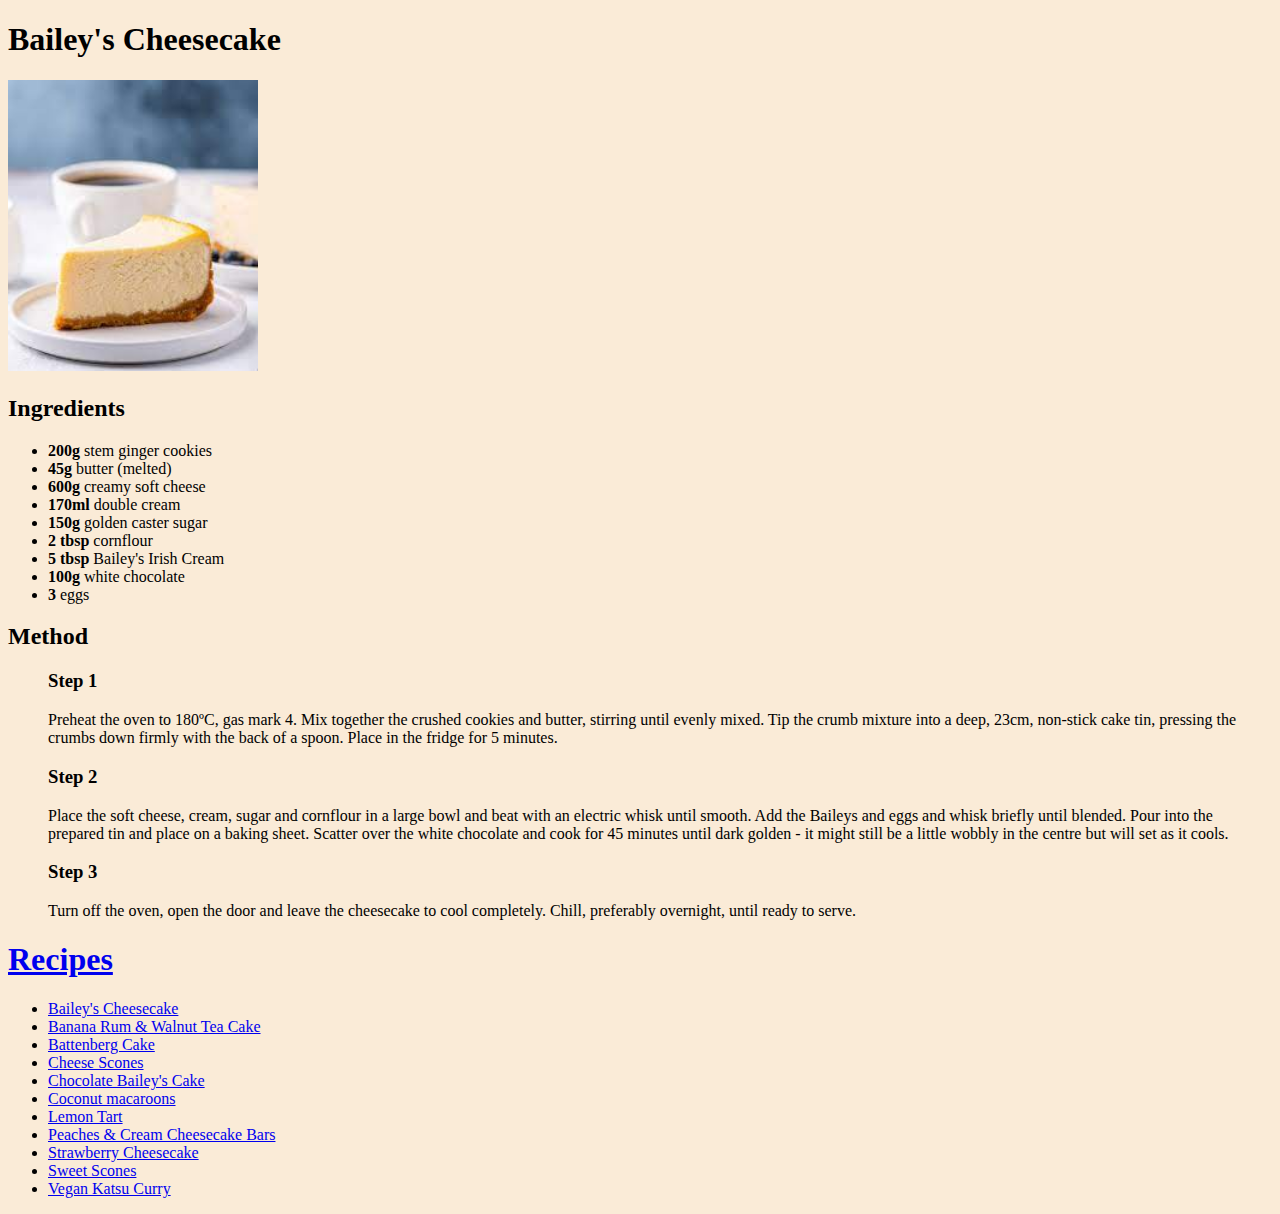
==== recipes/baileys-cheesecake.html @ 2981174a "Added new recipes and circular links" ====
<!DOCTYPE html>
    <html lang="en">
            <head>
                    <meta charset="utf-8">
                    <title>Recipes | Bailey's Cheesecake</title>
                    <link rel="stylesheet" href="../style.css">
            </head>

            <body>
                    <h1>Bailey's Cheesecake</h1>
                    <img src="../images/baileys-cheesecake.jpeg" alt="Bailey's Cheesecake">

                    <h2>Ingredients</h2>
                        <ul>
                                <li><strong>200g</strong> stem ginger cookies</li>
                                <li><strong>45g</strong> butter (melted)</li>
                                <li><strong>600g</strong> creamy soft cheese</li>
                                <li><strong>170ml</strong> double cream</li>
                                <li><strong>150g</strong> golden caster sugar</li>
                                <li><strong>2 tbsp</strong> cornflour</li>
                                <li><strong>5 tbsp</strong> Bailey's Irish Cream</li>
                                <li><strong>100g</strong> white chocolate</li>
                                <li><strong>3</strong> eggs</li>
                        </ul>

                    <h2>Method</h2>
                        <ol>
                                <li><h3>Step 1</h3></li>
                                Preheat the oven to 180ºC, gas mark 4. Mix together the crushed cookies and butter, stirring until evenly mixed. Tip the crumb mixture into a deep, 23cm, non-stick cake tin, pressing the crumbs down firmly with the back of a spoon. Place in the fridge for 5 minutes.
                                <li><h3>Step 2</h3></li>
                                Place the soft cheese, cream, sugar and cornflour in a large bowl and beat with an electric whisk until smooth. Add the Baileys and eggs and whisk briefly until blended. Pour into the prepared tin and place on a baking sheet. Scatter over the white chocolate and cook for 45 minutes until dark golden - it might still be a little wobbly in the centre but will set as it cools.
                                <li><h3>Step 3</h3></li>
                                Turn off the oven, open the door and leave the cheesecake to cool completely. Chill, preferably overnight, until ready to serve.
                        </ol>
                    
                    <h1><a href="../index.html">Recipes</a></h1>
                    <ul>
                        <li><a href="./baileys-cheesecake.html">Bailey's Cheesecake</a></li>
                        <li><a href="./banana-rum-tea-cake.html">Banana Rum & Walnut Tea Cake</a></li>
                        <li><a href="./battenberg-cake.html">Battenberg Cake</a></li>
                        <li><a href="./cheese-scones.html">Cheese Scones</a></li>
                        <li><a href="./chocolate-baileys-cake.html">Chocolate Bailey's Cake</li>
                        <li><a href="./coconut-macaroons.html">Coconut macaroons</li>
                        <li><a href="./lemon-tart.html">Lemon Tart</a></li>
                        <li><a href="./peaches-cheesecake-bar.html">Peaches & Cream Cheesecake Bars</a></li>
                        <li><a href="./strawberry-cheesecake-loaf.html">Strawberry Cheesecake</a></li>
                        <li><a href="./recipes/sweet-scones.html">Sweet Scones</a></li>  
                        <li><a href="./recipes/vegan-katsu-curry.html">Vegan Katsu Curry</a></li>  
                    </ul>
            </body>
    </html>
---- style.css ----
* {
    background-color: antiquewhite;
}

img {
        height: auto;
        width: 250px;
}

ol {
        list-style: none;
}
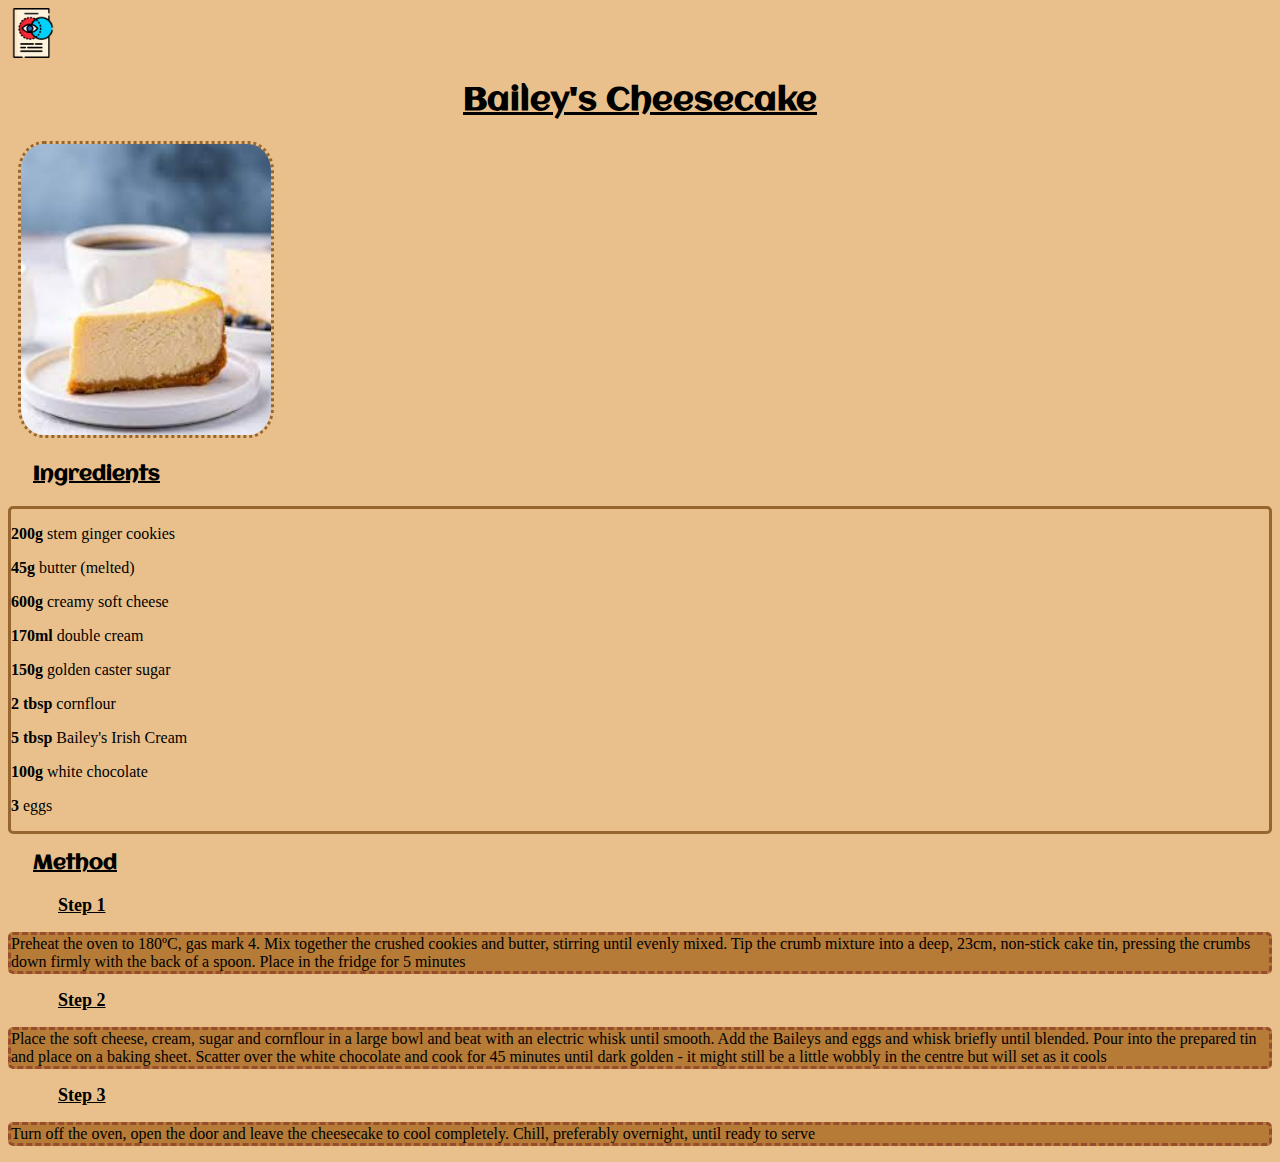
==== commit 059c6b0d: "Improved style.css" ====
--- a/recipes/baileys-cheesecake.html
+++ b/recipes/baileys-cheesecake.html
@@ -1,51 +1,38 @@
 <!DOCTYPE html>
     <html lang="en">
             <head>
+                    <link rel="stylesheet" href='https://fonts.googleapis.com/css?family=Aclonica'>
                     <meta charset="utf-8">
                     <title>Recipes | Bailey's Cheesecake</title>
                     <link rel="stylesheet" href="../style.css">
             </head>
 
             <body>
-                    <h1>Bailey's Cheesecake</h1>
-                    <img src="../images/baileys-cheesecake.jpeg" alt="Bailey's Cheesecake">
+                    <div class="icon"><a href="../index.html"><img src="../images/icon.png" width=50px alt="Icon"></a></div>
+                    <h1><div class="title">Bailey's Cheesecake</div></h1>
+                    <div class="recipe recipe-card"><img src="../images/baileys-cheesecake.jpeg" alt="Bailey's Cheesecake"></div>
 
-                    <h2>Ingredients</h2>
-                        <ul>
-                                <li><strong>200g</strong> stem ginger cookies</li>
-                                <li><strong>45g</strong> butter (melted)</li>
-                                <li><strong>600g</strong> creamy soft cheese</li>
-                                <li><strong>170ml</strong> double cream</li>
-                                <li><strong>150g</strong> golden caster sugar</li>
-                                <li><strong>2 tbsp</strong> cornflour</li>
-                                <li><strong>5 tbsp</strong> Bailey's Irish Cream</li>
-                                <li><strong>100g</strong> white chocolate</li>
-                                <li><strong>3</strong> eggs</li>
-                        </ul>
+                    <h2><div class="ingredients-title">Ingredients</div></h2>
+                        <div class="ingredients-list">
+                                <p><strong>200g</strong> stem ginger cookies </p>
+                                <p><strong>45g</strong> butter (melted)</p>
+                                <p><strong>600g</strong> creamy soft cheese</p>
+                                <p><strong>170ml</strong> double cream</p>
+                                <p><strong>150g</strong> golden caster sugar</p>
+                                <p><strong>2 tbsp</strong> cornflour</p>
+                                <p><strong>5 tbsp</strong> Bailey's Irish Cream</p>
+                                <p><strong>100g</strong> white chocolate</p>
+                                <p><strong>3</strong> eggs</p>
+                        </div>
 
-                    <h2>Method</h2>
-                        <ol>
-                                <li><h3>Step 1</h3></li>
-                                Preheat the oven to 180ºC, gas mark 4. Mix together the crushed cookies and butter, stirring until evenly mixed. Tip the crumb mixture into a deep, 23cm, non-stick cake tin, pressing the crumbs down firmly with the back of a spoon. Place in the fridge for 5 minutes.
-                                <li><h3>Step 2</h3></li>
-                                Place the soft cheese, cream, sugar and cornflour in a large bowl and beat with an electric whisk until smooth. Add the Baileys and eggs and whisk briefly until blended. Pour into the prepared tin and place on a baking sheet. Scatter over the white chocolate and cook for 45 minutes until dark golden - it might still be a little wobbly in the centre but will set as it cools.
-                                <li><h3>Step 3</h3></li>
-                                Turn off the oven, open the door and leave the cheesecake to cool completely. Chill, preferably overnight, until ready to serve.
-                        </ol>
-                    
-                    <h1><a href="../index.html">Recipes</a></h1>
-                    <ul>
-                        <li><a href="./baileys-cheesecake.html">Bailey's Cheesecake</a></li>
-                        <li><a href="./banana-rum-tea-cake.html">Banana Rum & Walnut Tea Cake</a></li>
-                        <li><a href="./battenberg-cake.html">Battenberg Cake</a></li>
-                        <li><a href="./cheese-scones.html">Cheese Scones</a></li>
-                        <li><a href="./chocolate-baileys-cake.html">Chocolate Bailey's Cake</li>
-                        <li><a href="./coconut-macaroons.html">Coconut macaroons</li>
-                        <li><a href="./lemon-tart.html">Lemon Tart</a></li>
-                        <li><a href="./peaches-cheesecake-bar.html">Peaches & Cream Cheesecake Bars</a></li>
-                        <li><a href="./strawberry-cheesecake-loaf.html">Strawberry Cheesecake</a></li>
-                        <li><a href="./recipes/sweet-scones.html">Sweet Scones</a></li>  
-                        <li><a href="./recipes/vegan-katsu-curry.html">Vegan Katsu Curry</a></li>  
-                    </ul>
+                    <h2><div class="method-title">Method</div></h2>
+                        <div class="method-list">
+                                <p><div class="method-header">Step 1</div></p>
+                                <div class="method-step"> Preheat the oven to 180ºC, gas mark 4. Mix together the crushed cookies and butter, stirring until evenly mixed. Tip the crumb mixture into a deep, 23cm, non-stick cake tin, pressing the crumbs down firmly with the back of a spoon. Place in the fridge for 5 minutes</div>
+                                <p><div class="method-header">Step 2</div></p>
+                                <div class="method-step">Place the soft cheese, cream, sugar and cornflour in a large bowl and beat with an electric whisk until smooth. Add the Baileys and eggs and whisk briefly until blended. Pour into the prepared tin and place on a baking sheet. Scatter over the white chocolate and cook for 45 minutes until dark golden - it might still be a little wobbly in the centre but will set as it cools</div>
+                                <p><div class="method-header">Step 3</div></p>
+                                <div class="method-step">Turn off the oven, open the door and leave the cheesecake to cool completely. Chill, preferably overnight, until ready to serve</div>
+                        </p></div>
             </body>
     </html>--- a/style.css
+++ b/style.css
@@ -1,12 +1,75 @@
 * {
-    background-color: antiquewhite;
+    background-color: rgb(233, 192, 139); 
 }
 
-img {
+h1 {
+        text-decoration: underline;
+        text-align: center;
+        font-family: 'Aclonica';
+}
+
+.ingredients-title,
+.method-title {
+        text-decoration: underline;
+        font-family: 'Aclonica'; 
+        font-size: 20px;   
+        text-indent: 25px; 
+}
+
+.recipe-card img {
+        border-radius: 10%;
         height: auto;
         width: 250px;
+        border-color: #97662e;
+        border-style: dotted;
 }
 
-ol {
-        list-style: none;
-}+.recipe-card {  
+        border-color: #97662e;
+        border-radius: 5%;
+        padding-left: 5px;
+        padding-right: 5px;
+        margin: 5px;
+        font-size: 18px;
+        font-family: 'Aclonica';
+}
+
+.home.recipe-card {
+        float: left;
+        text-align: center;
+        border-style: solid;
+}
+
+.recipe.recipe-card {
+        text-align: left;
+}
+
+.icon {
+        border-style: none;
+        width: 50px;
+}
+
+.method-step {
+        background: #b67b37;
+        border-radius: 5px;
+        border: #974c2e;  
+        border-style: dashed;
+}
+
+.ingredients-header,
+.method-header {
+        font-weight: bold;
+        text-decoration: underline; 
+        font-size: 18px; 
+        text-indent: 50px;
+}
+
+.ingredients-header {
+        font-family: 'Aclonica'; 
+}
+
+.ingredients-list {
+        border-color: #97662e;
+        border-style: solid;
+        border-radius: 5px;
+}
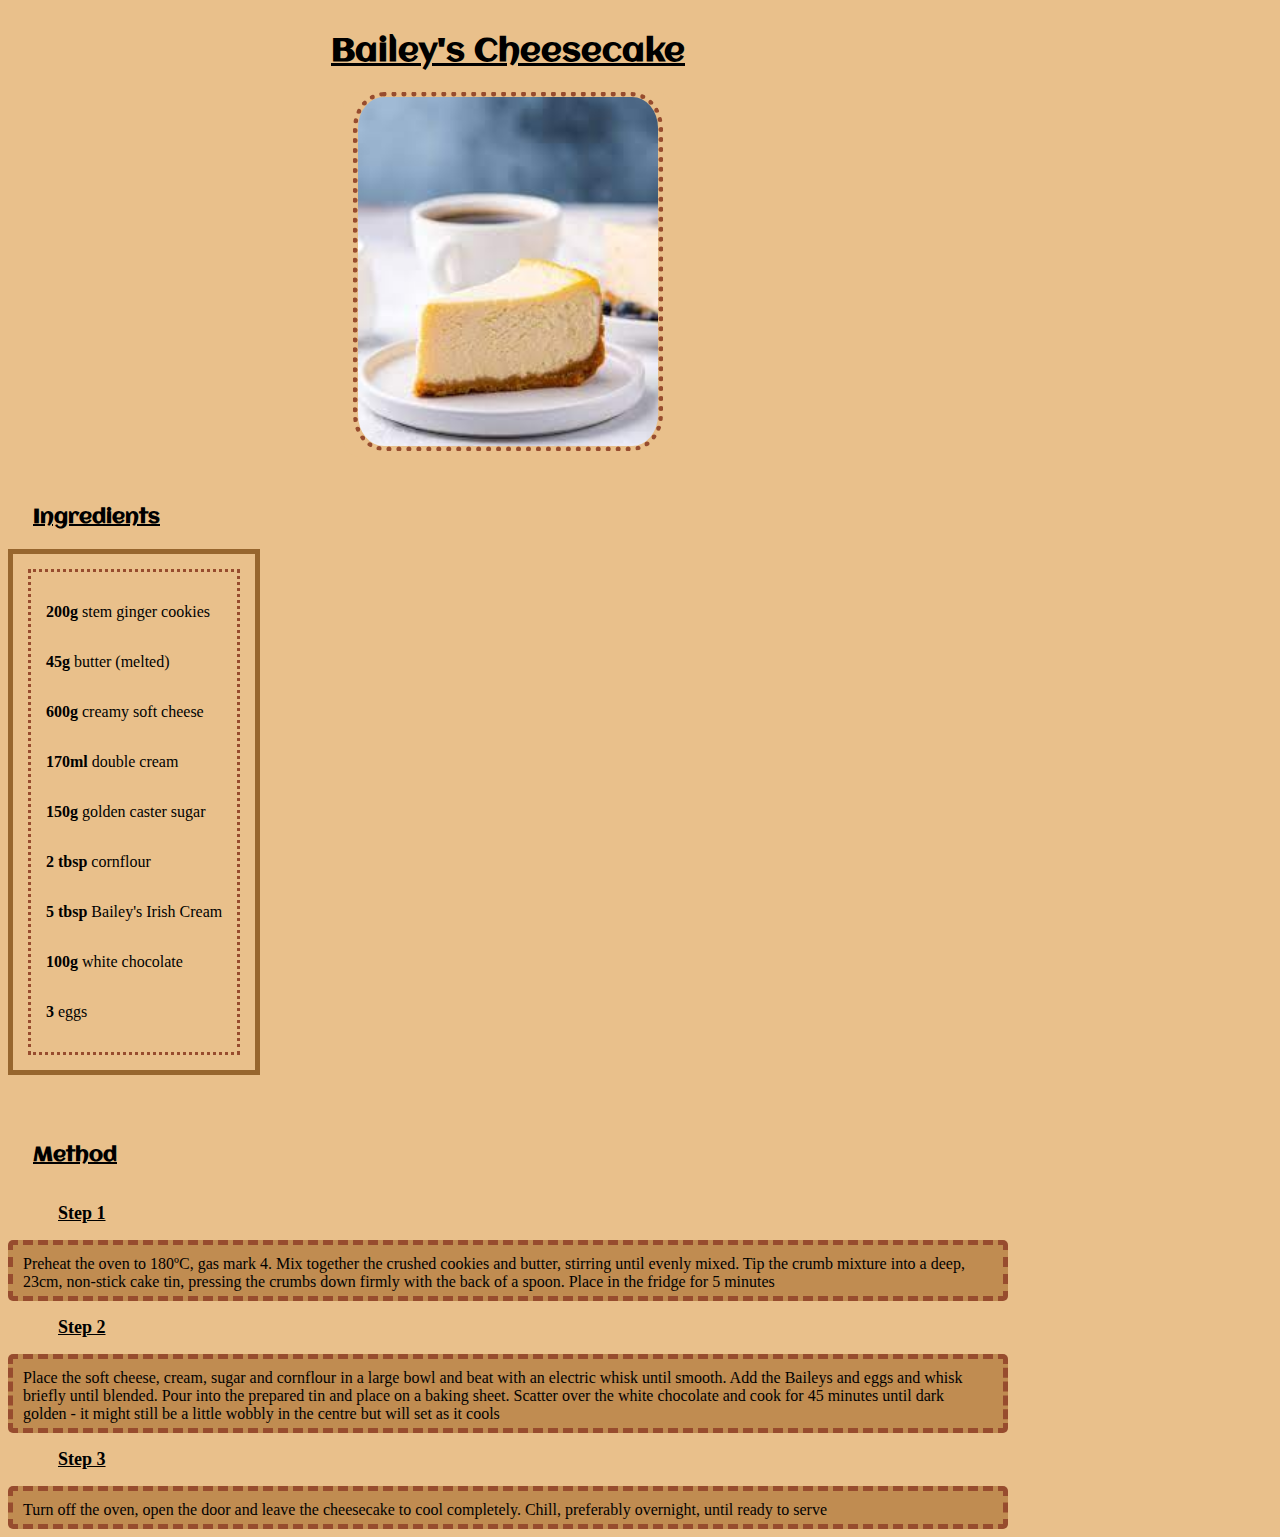
==== commit 6b47ed01: "Adding flex to recipes and adding notes" ====
--- a/recipes/baileys-cheesecake.html
+++ b/recipes/baileys-cheesecake.html
@@ -1,38 +1,53 @@
 <!DOCTYPE html>
-    <html lang="en">
+        <html lang="en">
+
             <head>
-                    <link rel="stylesheet" href='https://fonts.googleapis.com/css?family=Aclonica'>
-                    <meta charset="utf-8">
-                    <title>Recipes | Bailey's Cheesecake</title>
-                    <link rel="stylesheet" href="../style.css">
+                <meta charset="utf-8">
+                <title>Recipes | Bailey's Cheesecake</title>
+                <link rel="stylesheet" href='https://fonts.googleapis.com/css?family=Aclonica'>
+                <link rel="stylesheet" href="../style.css">
             </head>
 
             <body>
-                    <div class="icon"><a href="../index.html"><img src="../images/icon.png" width=50px alt="Icon"></a></div>
-                    <h1><div class="title">Bailey's Cheesecake</div></h1>
-                    <div class="recipe recipe-card"><img src="../images/baileys-cheesecake.jpeg" alt="Bailey's Cheesecake"></div>
-
-                    <h2><div class="ingredients-title">Ingredients</div></h2>
-                        <div class="ingredients-list">
-                                <p><strong>200g</strong> stem ginger cookies </p>
-                                <p><strong>45g</strong> butter (melted)</p>
-                                <p><strong>600g</strong> creamy soft cheese</p>
-                                <p><strong>170ml</strong> double cream</p>
-                                <p><strong>150g</strong> golden caster sugar</p>
-                                <p><strong>2 tbsp</strong> cornflour</p>
-                                <p><strong>5 tbsp</strong> Bailey's Irish Cream</p>
-                                <p><strong>100g</strong> white chocolate</p>
-                                <p><strong>3</strong> eggs</p>
+        <!--Top Section-->       
+                    <div class="top">
+                        <a href="../index.html">
+                                <h1><div class="title">Bailey's Cheesecake</div></h1>
+                        </a>
+                        <div class="recipe recipe-card">
+                                <img src="../images/baileys-cheesecake.jpeg" alt="Bailey's Cheesecake">
                         </div>
-
-                    <h2><div class="method-title">Method</div></h2>
-                        <div class="method-list">
-                                <p><div class="method-header">Step 1</div></p>
-                                <div class="method-step"> Preheat the oven to 180ºC, gas mark 4. Mix together the crushed cookies and butter, stirring until evenly mixed. Tip the crumb mixture into a deep, 23cm, non-stick cake tin, pressing the crumbs down firmly with the back of a spoon. Place in the fridge for 5 minutes</div>
-                                <p><div class="method-header">Step 2</div></p>
-                                <div class="method-step">Place the soft cheese, cream, sugar and cornflour in a large bowl and beat with an electric whisk until smooth. Add the Baileys and eggs and whisk briefly until blended. Pour into the prepared tin and place on a baking sheet. Scatter over the white chocolate and cook for 45 minutes until dark golden - it might still be a little wobbly in the centre but will set as it cools</div>
-                                <p><div class="method-header">Step 3</div></p>
-                                <div class="method-step">Turn off the oven, open the door and leave the cheesecake to cool completely. Chill, preferably overnight, until ready to serve</div>
-                        </p></div>
+                    </div>
+        <!--Ingredients Section-->
+                        <h2>
+                                <div class="ingredients-title">Ingredients</div>
+                        </h2>
+                        <div class="ingredients">
+                                <div class="ingredients-header">                        
+                                        <p><strong>200g</strong> stem ginger cookies </p>
+                                        <p><strong>45g</strong> butter (melted)</p>
+                                        <p><strong>600g</strong> creamy soft cheese</p>
+                                        <p><strong>170ml</strong> double cream</p>
+                                        <p><strong>150g</strong> golden caster sugar</p>
+                                        <p><strong>2 tbsp</strong> cornflour</p>
+                                        <p><strong>5 tbsp</strong> Bailey's Irish Cream</p>
+                                        <p><strong>100g</strong> white chocolate</p>
+                                        <p><strong>3</strong> eggs</p>
+                                </div>
+                        </div>
+        <!--Method Section-->
+                        <div class="method">
+                                <h2>
+                                        <div class="method-title">Method</div>
+                                </h2>
+                                <div class="method-list">
+                                        <p><div class="method-header">Step 1</div></p>
+                                                <div class="method-step"> Preheat the oven to 180ºC, gas mark 4. Mix together the crushed cookies and butter, stirring until evenly mixed. Tip the crumb mixture into a deep, 23cm, non-stick cake tin, pressing the crumbs down firmly with the back of a spoon. Place in the fridge for 5 minutes</div>
+                                        <p><div class="method-header">Step 2</div></p>
+                                                <div class="method-step">Place the soft cheese, cream, sugar and cornflour in a large bowl and beat with an electric whisk until smooth. Add the Baileys and eggs and whisk briefly until blended. Pour into the prepared tin and place on a baking sheet. Scatter over the white chocolate and cook for 45 minutes until dark golden - it might still be a little wobbly in the centre but will set as it cools</div>
+                                        <p><div class="method-header">Step 3</div></p>
+                                                <div class="method-step">Turn off the oven, open the door and leave the cheesecake to cool completely. Chill, preferably overnight, until ready to serve</div>
+                                </div>
+                        </div>
             </body>
     </html>--- a/style.css
+++ b/style.css
@@ -1,5 +1,6 @@
 * {
-    background-color: rgb(233, 192, 139); 
+        background-color: rgb(233, 192, 139); 
+        border-width: 5px;
 }
 
 h1 {
@@ -8,68 +9,117 @@
         font-family: 'Aclonica';
 }
 
-.ingredients-title,
-.method-title {
+a {
+        color: black;
+        padding-top: 5px;
+}
+
+h3 {
+        font-family: 'Aclonica'; 
         text-decoration: underline;
-        font-family: 'Aclonica'; 
-        font-size: 20px;   
-        text-indent: 25px; 
+        align-self: center;
+        padding-bottom: 10px;
+}
+
+/* Home Classes */
+
+.home.recipe-card {
+        display: flex;
+        justify-content: center;
+        align-items: center;
+        border-style: solid;
+        flex-direction: column;
+}
+
+.all-recipes {
+        display: flex;
+        flex-wrap: wrap;
+        justify-content: space-evenly;
+        align-items: center;
+        gap: 15px;
 }
 
 .recipe-card img {
         border-radius: 10%;
         height: auto;
-        width: 250px;
-        border-color: #97662e;
-        border-style: dotted;
+        width: 300px;
+        border: 5px dotted #974c2e;
 }
 
 .recipe-card {  
         border-color: #97662e;
         border-radius: 5%;
-        padding-left: 5px;
-        padding-right: 5px;
-        margin: 5px;
+        padding-left: 10px;
+        padding-right: 10px;
         font-size: 18px;
         font-family: 'Aclonica';
 }
 
-.home.recipe-card {
-        float: left;
-        text-align: center;
-        border-style: solid;
+/* Top Classes */
+
+.top {
+        display: flex;
+        justify-content: center;
+        align-items: center;
+        flex-direction: column;
+        max-width: 1000px;
 }
 
 .recipe.recipe-card {
         text-align: left;
 }
 
-.icon {
-        border-style: none;
-        width: 50px;
+/* Ingredient Classes */
+
+.ingredients-title,
+.method-title {
+        text-decoration: underline;
+        font-family: 'Aclonica'; 
+        font-size: 20px;   
+        margin-left: 25px;
+        margin-top: 50px; 
 }
 
-.method-step {
-        background: #b67b37;
-        border-radius: 5px;
-        border: #974c2e;  
-        border-style: dashed;
+.ingredients {
+
+        border: 5px solid #97662e;
+        display: flex;
+        flex-wrap: wrap;
+        max-width: max-content;
+        align-items: flex-start;
 }
 
-.ingredients-header,
+.ingredients-header {
+        display: flex;
+        flex-wrap: wrap;
+
+        flex-direction: column;
+        margin: 15px;
+        border: 3px dotted #974c2e;
+        padding: 15px;
+}   
+
+
+/* Method Classes */
+
+.method {
+        display: flex;
+        flex-wrap: wrap;
+        justify-content: center;
+        flex-direction: column;
+        max-width: 1000px;
+}
+
 .method-header {
         font-weight: bold;
         text-decoration: underline; 
         font-size: 18px; 
-        text-indent: 50px;
+        margin-left: 50px;
 }
 
-.ingredients-header {
-        font-family: 'Aclonica'; 
-}
-
-.ingredients-list {
-        border-color: #97662e;
-        border-style: solid;
+.method-step {
+        background: #c08c51;
         border-radius: 5px;
-}
+        border: 5px dashed #974c2e;  
+        padding: 10px 20px 5px 10px;
+}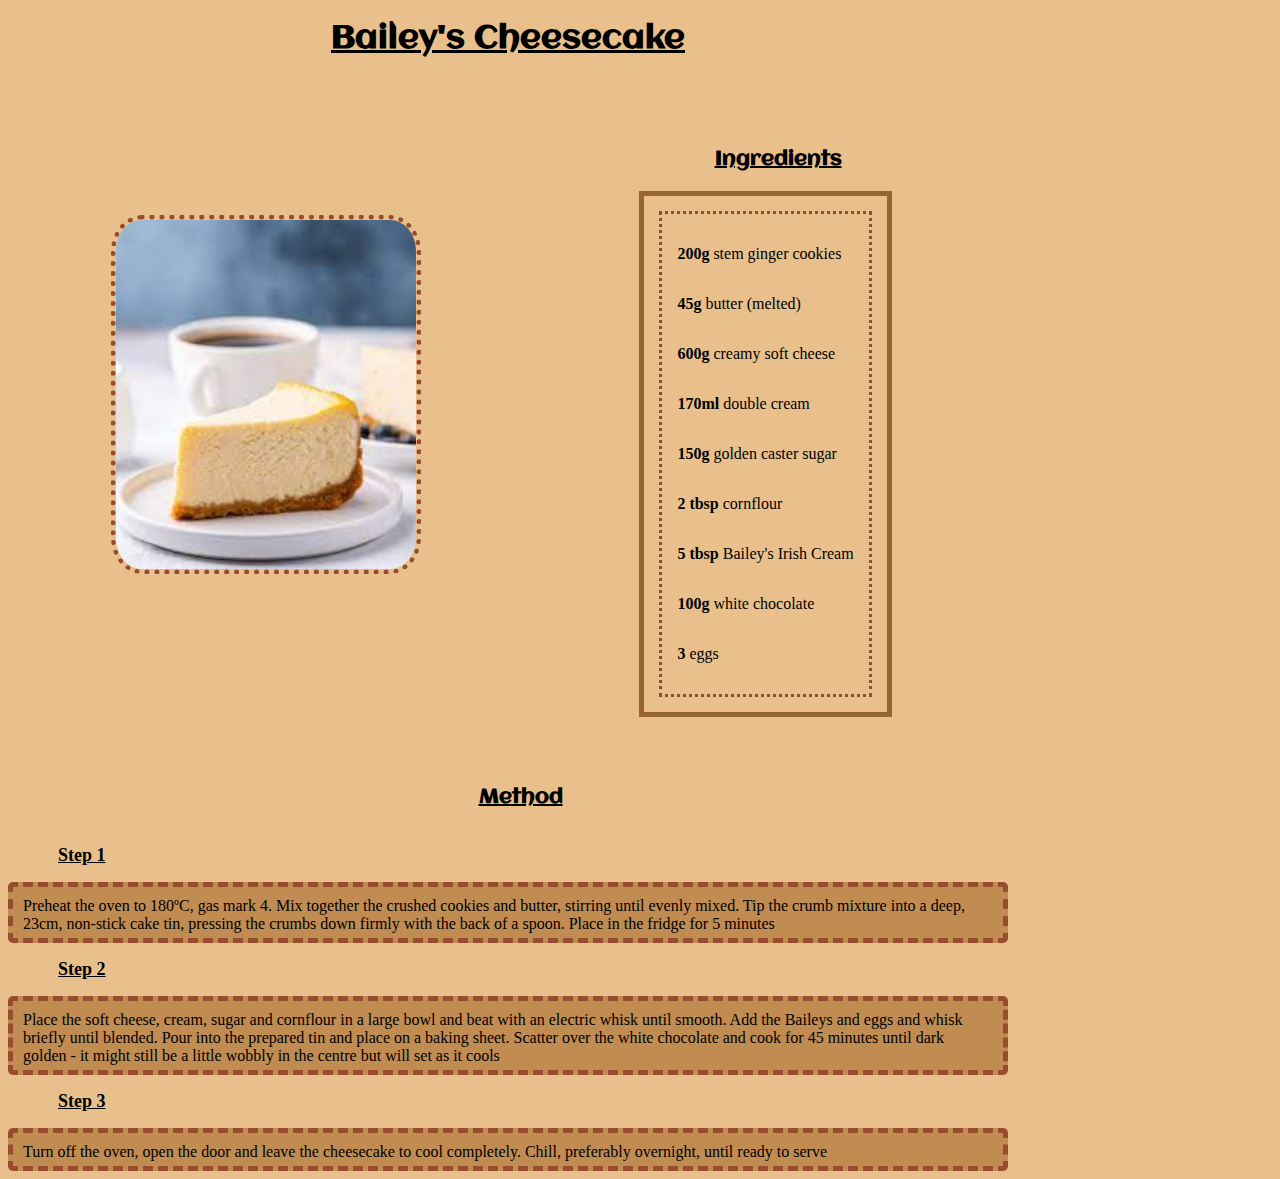
==== commit c86b5371: "Updated recipes for flex" ====
--- a/recipes/baileys-cheesecake.html
+++ b/recipes/baileys-cheesecake.html
@@ -1,38 +1,40 @@
 <!DOCTYPE html>
         <html lang="en">
 
-            <head>
-                <meta charset="utf-8">
-                <title>Recipes | Bailey's Cheesecake</title>
-                <link rel="stylesheet" href='https://fonts.googleapis.com/css?family=Aclonica'>
-                <link rel="stylesheet" href="../style.css">
-            </head>
+                <head>
+                        <meta charset="utf-8">
+                        <title>Recipes | Bailey's Cheesecake</title>
+                        <link rel="stylesheet" href='https://fonts.googleapis.com/css?family=Aclonica'>
+                        <link rel="stylesheet" href="../style.css">
+                </head>
 
-            <body>
+                <body>
         <!--Top Section-->       
-                    <div class="top">
                         <a href="../index.html">
                                 <h1><div class="title">Bailey's Cheesecake</div></h1>
                         </a>
-                        <div class="recipe recipe-card">
-                                <img src="../images/baileys-cheesecake.jpeg" alt="Bailey's Cheesecake">
-                        </div>
-                    </div>
+                        <div class="top-merge">
+                                <div class="recipe recipe-card">
+                                        <img src="../images/baileys-cheesecake.jpeg" alt="Bailey's Cheesecake">
+                                </div>           
         <!--Ingredients Section-->
-                        <h2>
-                                <div class="ingredients-title">Ingredients</div>
-                        </h2>
-                        <div class="ingredients">
-                                <div class="ingredients-header">                        
-                                        <p><strong>200g</strong> stem ginger cookies </p>
-                                        <p><strong>45g</strong> butter (melted)</p>
-                                        <p><strong>600g</strong> creamy soft cheese</p>
-                                        <p><strong>170ml</strong> double cream</p>
-                                        <p><strong>150g</strong> golden caster sugar</p>
-                                        <p><strong>2 tbsp</strong> cornflour</p>
-                                        <p><strong>5 tbsp</strong> Bailey's Irish Cream</p>
-                                        <p><strong>100g</strong> white chocolate</p>
-                                        <p><strong>3</strong> eggs</p>
+                                <div class="ingredients-inline">
+                                        <h2>
+                                                <div class="ingredients-title">Ingredients</div>
+                                        </h2>
+                                        <div class="ingredients">
+                                                <div class="ingredients-header">                        
+                                                        <p><strong>200g</strong> stem ginger cookies </p>
+                                                        <p><strong>45g</strong> butter (melted)</p>
+                                                        <p><strong>600g</strong> creamy soft cheese</p>
+                                                        <p><strong>170ml</strong> double cream</p>
+                                                        <p><strong>150g</strong> golden caster sugar</p>
+                                                        <p><strong>2 tbsp</strong> cornflour</p>
+                                                        <p><strong>5 tbsp</strong> Bailey's Irish Cream</p>
+                                                        <p><strong>100g</strong> white chocolate</p>
+                                                        <p><strong>3</strong> eggs</p>
+                                                </div>
+                                        </div>
                                 </div>
                         </div>
         <!--Method Section-->
@@ -49,5 +51,5 @@
                                                 <div class="method-step">Turn off the oven, open the door and leave the cheesecake to cool completely. Chill, preferably overnight, until ready to serve</div>
                                 </div>
                         </div>
-            </body>
-    </html>+                </body>
+        </html>--- a/style.css
+++ b/style.css
@@ -49,8 +49,7 @@
 .recipe-card {  
         border-color: #97662e;
         border-radius: 5%;
-        padding-left: 10px;
-        padding-right: 10px;
+        padding: 10px;
         font-size: 18px;
         font-family: 'Aclonica';
 }
@@ -65,11 +64,29 @@
         max-width: 1000px;
 }
 
-.recipe.recipe-card {
-        text-align: left;
+.title,
+.top-merge {
+        display: flex;
+        justify-content: center;
+        align-items: center;
+        max-width: 1000px;
+}
+
+.top-merge {
+        justify-content: space-around;
+        flex-wrap: wrap;
 }
 
 /* Ingredient Classes */
+
+.ingredients-inline {
+        display: flex;
+        flex-direction: column;
+        align-items: center;
+        justify-content: center;
+        min-width: 300px;
+        flex-wrap: wrap;
+}
 
 .ingredients-title,
 .method-title {
@@ -77,26 +94,31 @@
         font-family: 'Aclonica'; 
         font-size: 20px;   
         margin-left: 25px;
-        margin-top: 50px; 
+        margin-top: 50px;
+        display: flex;
+        align-items: center;
+        justify-content: center;
+        max-width: 1000px;
+
 }
 
 .ingredients {
-
         border: 5px solid #97662e;
         display: flex;
         flex-wrap: wrap;
         max-width: max-content;
         align-items: flex-start;
+        justify-content: center;
 }
 
 .ingredients-header {
         display: flex;
         flex-wrap: wrap;
-
         flex-direction: column;
         margin: 15px;
         border: 3px dotted #974c2e;
         padding: 15px;
+        min-height: 300px;
 }   
 
 
@@ -122,4 +144,5 @@
         border-radius: 5px;
         border: 5px dashed #974c2e;  
         padding: 10px 20px 5px 10px;
-}+}
+
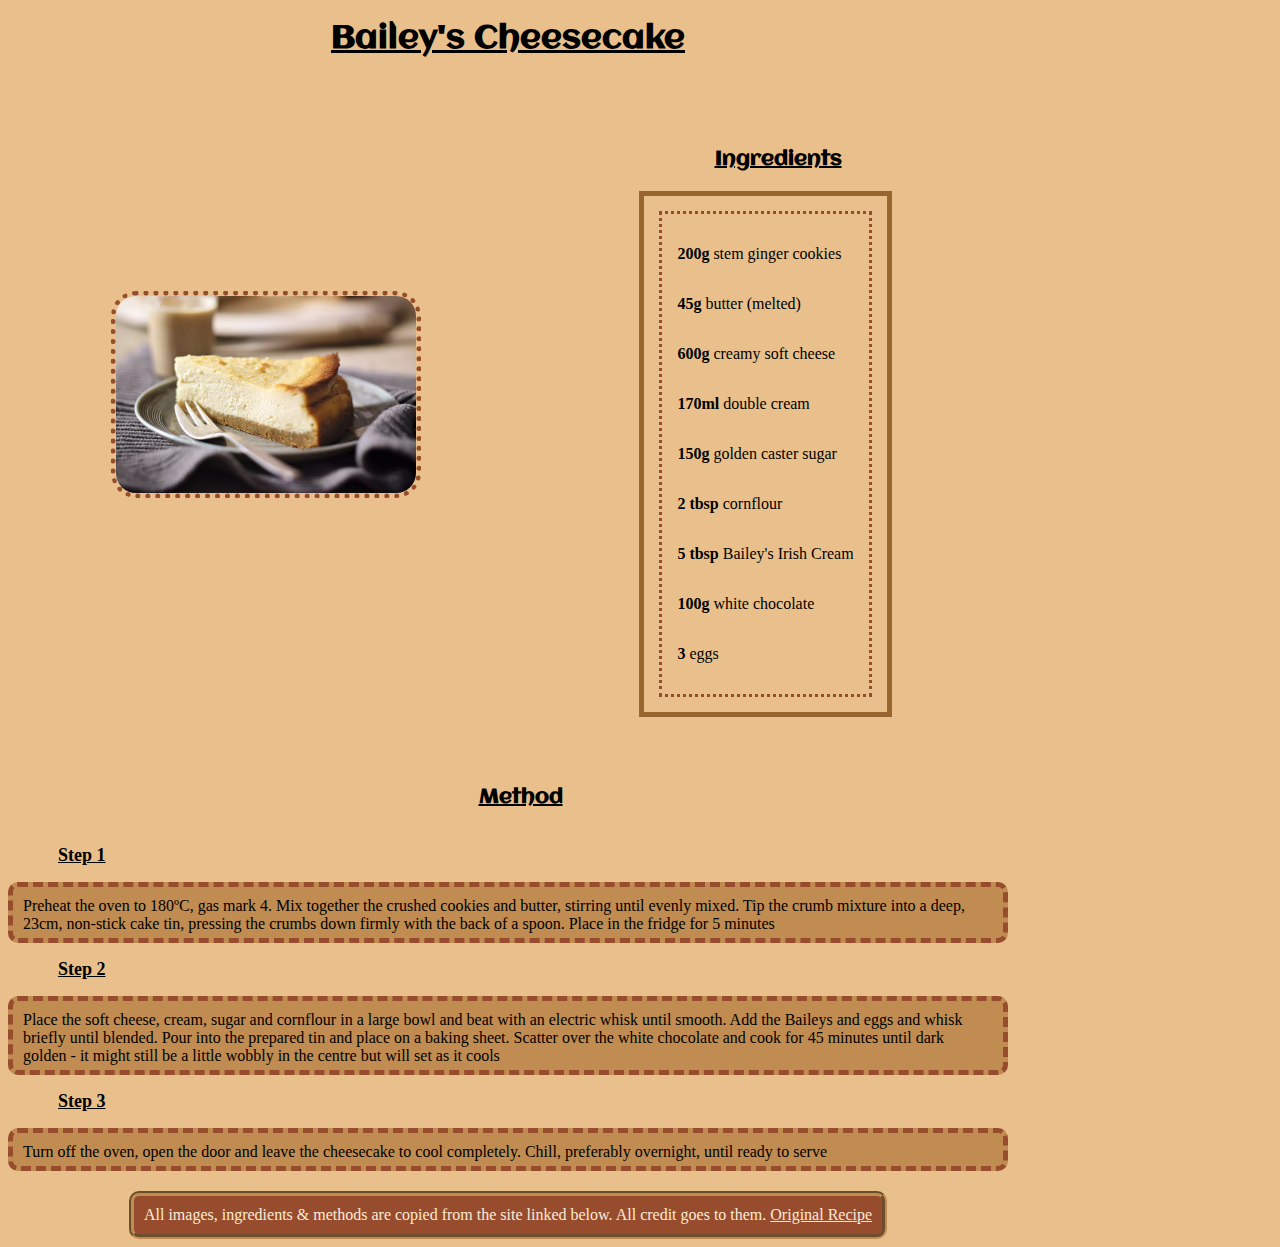
==== commit ab570be0: "Added crediting links" ====
--- a/recipes/baileys-cheesecake.html
+++ b/recipes/baileys-cheesecake.html
@@ -15,7 +15,7 @@
                         </a>
                         <div class="top-merge">
                                 <div class="recipe recipe-card">
-                                        <img src="../images/baileys-cheesecake.jpeg" alt="Bailey's Cheesecake">
+                                        <img src="../images/baileys-cheesecake.webp" alt="Bailey's Cheesecake">
                                 </div>           
         <!--Ingredients Section-->
                                 <div class="ingredients-inline">
@@ -52,4 +52,11 @@
                                 </div>
                         </div>
                 </body>
+
+                <footer>
+                        <div class="footer">
+                                All images, ingredients & methods are copied from the site linked below. All credit goes to them.
+                                <a href="https://www.waitrose.com/ecom/recipe/baileys-new-york-cheesecake">Original Recipe</a>
+                        </div>
+                </footer>
         </html>--- a/style.css
+++ b/style.css
@@ -40,7 +40,7 @@
 }
 
 .recipe-card img {
-        border-radius: 10%;
+        border-radius: 25px;
         height: auto;
         width: 300px;
         border: 5px dotted #974c2e;
@@ -48,7 +48,7 @@
 
 .recipe-card {  
         border-color: #97662e;
-        border-radius: 5%;
+        border-radius: 25px;
         padding: 10px;
         font-size: 18px;
         font-family: 'Aclonica';
@@ -141,8 +141,30 @@
 
 .method-step {
         background: #c08c51;
-        border-radius: 5px;
+        border-radius: 10px;
         border: 5px dashed #974c2e;  
         padding: 10px 20px 5px 10px;
 }
 
+/* Footer */
+
+.footer,
+.footer a {
+        background-color: #974c2e;
+        color: antiquewhite;
+        padding: 0px;
+}
+
+.footer {
+        padding: 10px;
+        border: 5px groove #c08c51;
+        border-radius: 10px;
+}
+
+footer {
+        display: flex;
+        align-items: center;
+        justify-content: center;
+        max-width: 1000px;
+        margin-top: 20px;
+}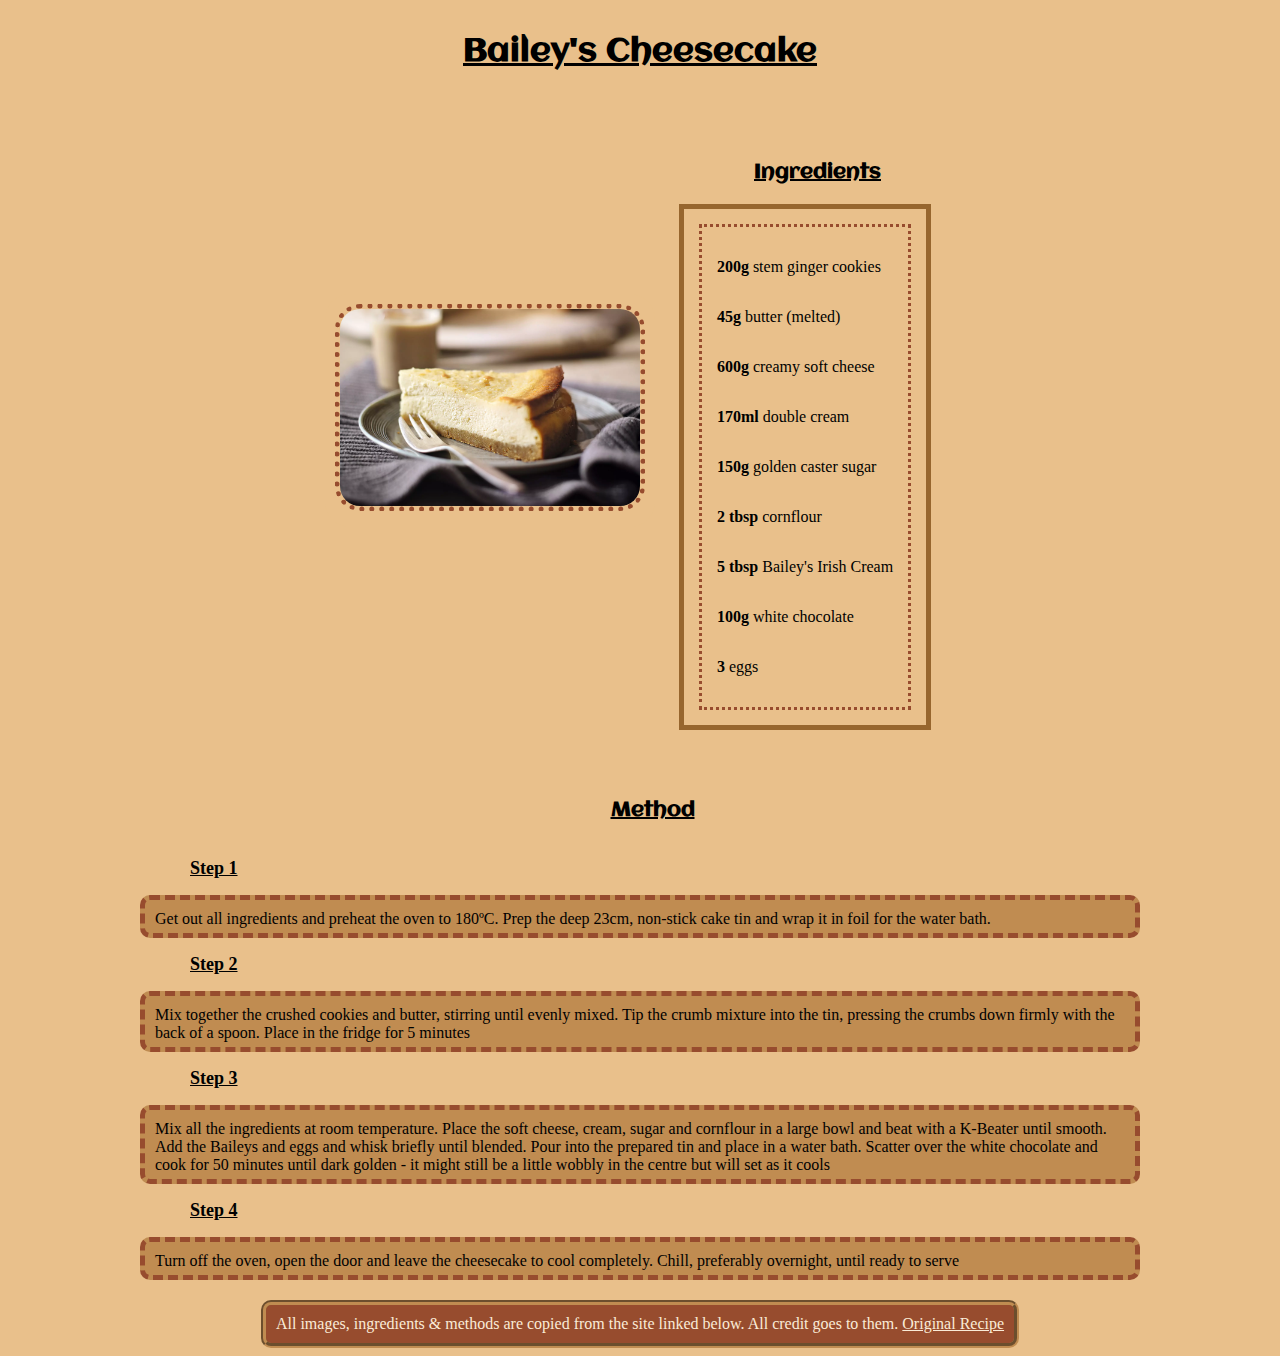
==== commit 4c71b56d: "Updated recipe" ====
--- a/recipes/baileys-cheesecake.html
+++ b/recipes/baileys-cheesecake.html
@@ -44,10 +44,12 @@
                                 </h2>
                                 <div class="method-list">
                                         <p><div class="method-header">Step 1</div></p>
-                                                <div class="method-step"> Preheat the oven to 180ºC, gas mark 4. Mix together the crushed cookies and butter, stirring until evenly mixed. Tip the crumb mixture into a deep, 23cm, non-stick cake tin, pressing the crumbs down firmly with the back of a spoon. Place in the fridge for 5 minutes</div>
+                                                <div class="method-step">Get out all ingredients and preheat the oven to 180ºC. Prep the deep 23cm, non-stick cake tin and wrap it in foil for the water bath.</div>
                                         <p><div class="method-header">Step 2</div></p>
-                                                <div class="method-step">Place the soft cheese, cream, sugar and cornflour in a large bowl and beat with an electric whisk until smooth. Add the Baileys and eggs and whisk briefly until blended. Pour into the prepared tin and place on a baking sheet. Scatter over the white chocolate and cook for 45 minutes until dark golden - it might still be a little wobbly in the centre but will set as it cools</div>
+                                                <div class="method-step">Mix together the crushed cookies and butter, stirring until evenly mixed. Tip the crumb mixture into the tin, pressing the crumbs down firmly with the back of a spoon. Place in the fridge for 5 minutes</div>
                                         <p><div class="method-header">Step 3</div></p>
+                                                <div class="method-step">Mix all the ingredients at room temperature. Place the soft cheese, cream, sugar and cornflour in a large bowl and beat with a K-Beater until smooth. Add the Baileys and eggs and whisk briefly until blended. Pour into the prepared tin and place in a water bath. Scatter over the white chocolate and cook for 50 minutes until dark golden - it might still be a little wobbly in the centre but will set as it cools</div>
+                                        <p><div class="method-header">Step 4</div></p>
                                                 <div class="method-step">Turn off the oven, open the door and leave the cheesecake to cool completely. Chill, preferably overnight, until ready to serve</div>
                                 </div>
                         </div>
--- a/style.css
+++ b/style.css
@@ -19,6 +19,12 @@
         text-decoration: underline;
         align-self: center;
         padding-bottom: 10px;
+}
+
+body {
+	display: flex;
+	flex-direction: column;
+	align-items: center;
 }
 
 /* Home Classes */
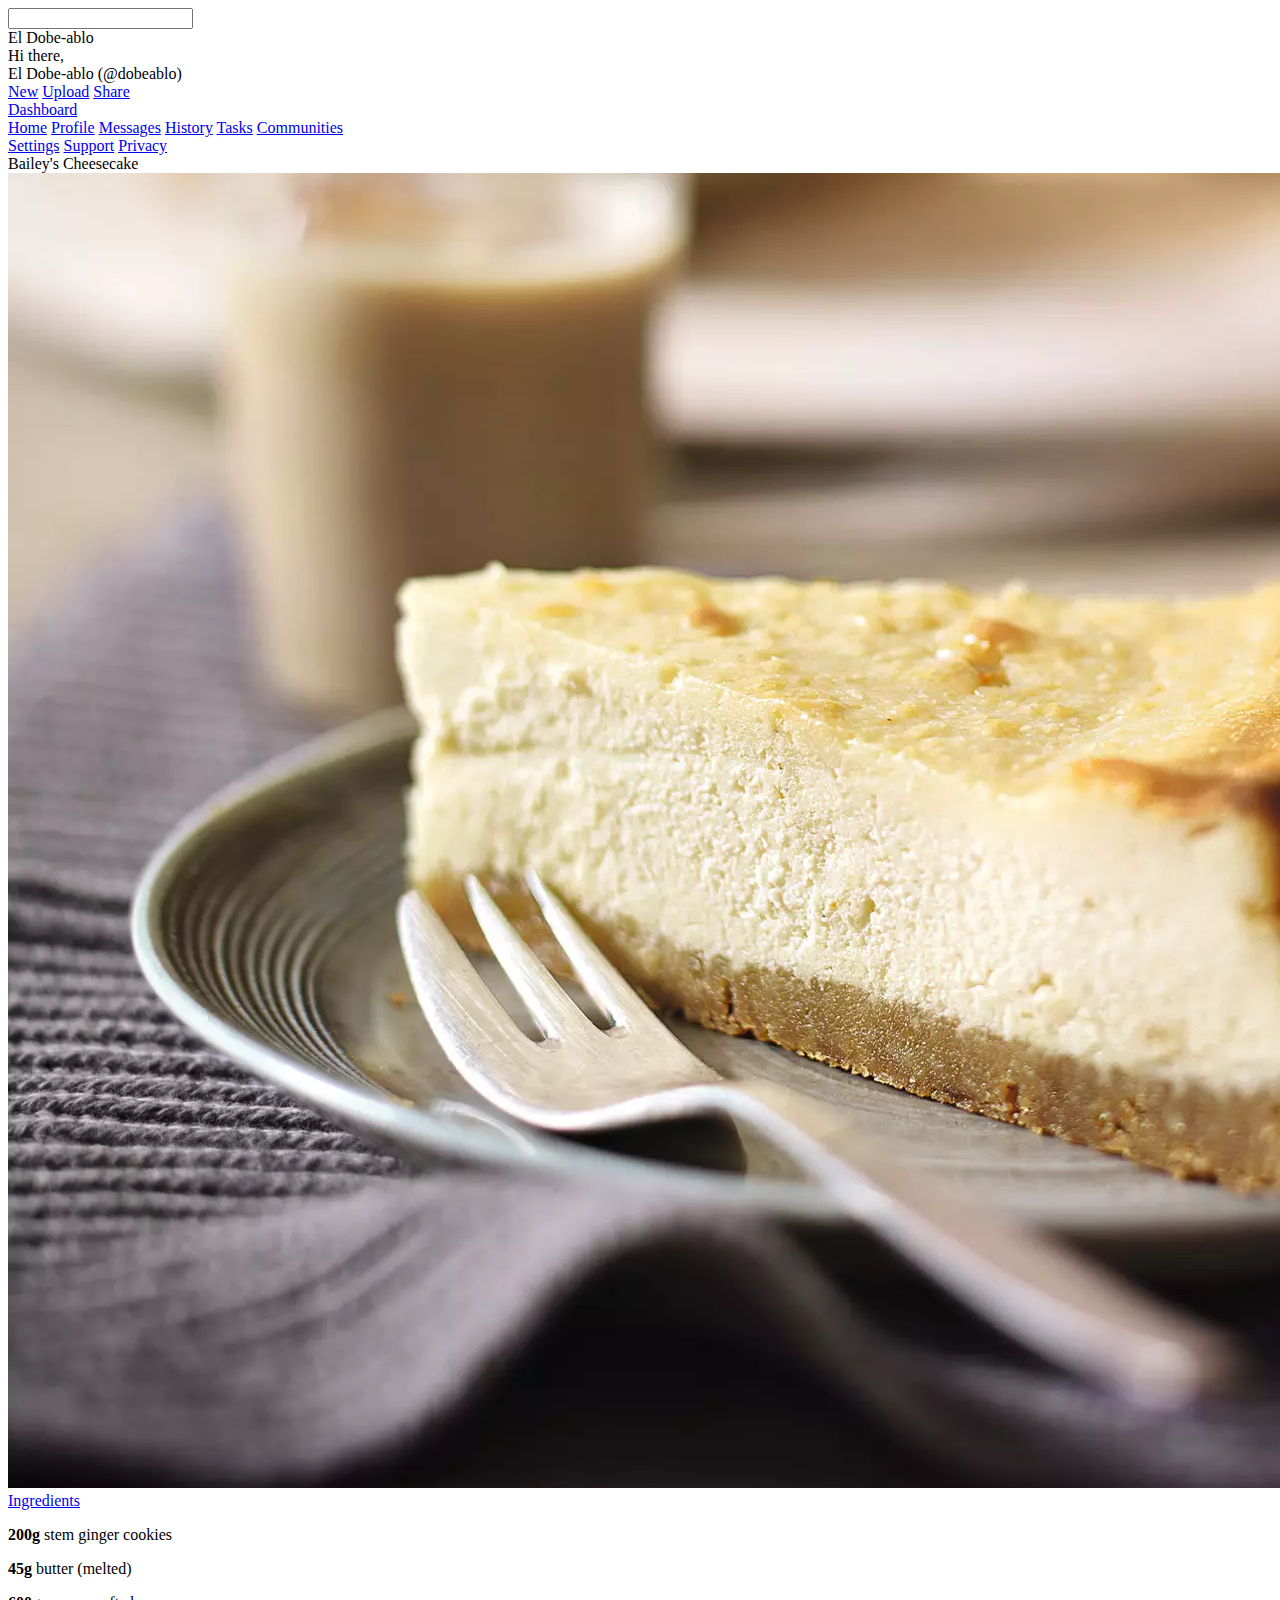
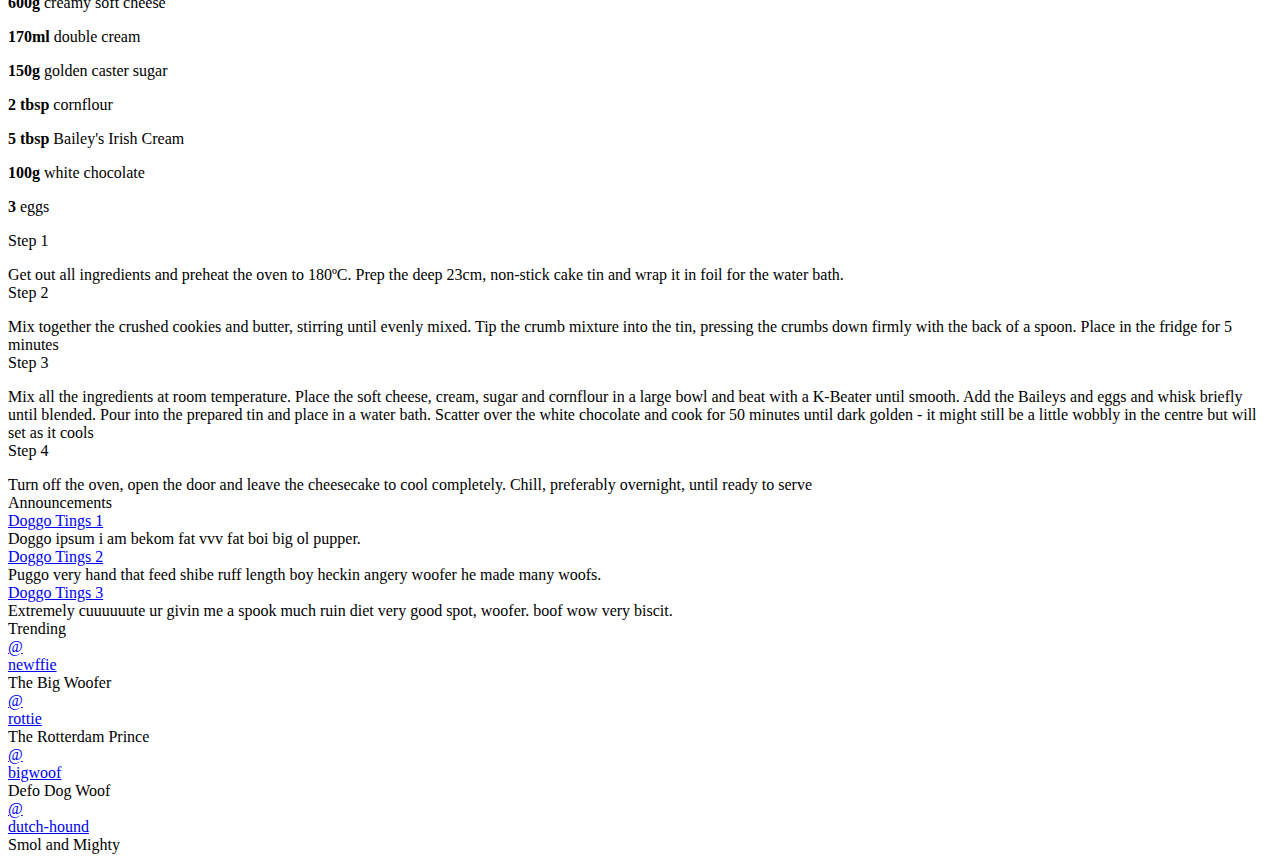
==== commit 71fff3cd: "Added folders with images and created updated theme" ====
--- a/recipes/baileys-cheesecake.html
+++ b/recipes/baileys-cheesecake.html
@@ -1,64 +1,139 @@
 <!DOCTYPE html>
-        <html lang="en">
+<html lang="en">
+<head>
+    <meta charset="UTF-8">
+    <meta name="viewport" content="width=device-width, initial-scale=1.0">
+    <link rel="stylesheet" href="/home/neon-codin/repos/recipes/style.css">
+    <style>
+        @import url('https://fonts.googleapis.com/css2?family=Roboto&family=Agbalumo&display=swap');
+        </style>
+    <script src="../script.js" defer></script>
+    <title>Soma's | Bailey's Cheesecake</title>
+</head>
+<body>
+    <div class="header bold-font">
+        <div class="header-top">
+            <a href="#" class="search-icon"></a>
+            <input type="text" id="search">
+            <div class="header-top-right">
+                <a href="#" class="notifications-icon"></a>
+                <div class="sml sml-user"></div>
+                <div class="username">El Dobe-ablo</div>
+                <div id="toggle-theme"></div>
+            </div>
+        </div>
+        <div class="header-bottom">
+            <div class="user"></div>
+            <div class="greeting">Hi there,</div>
+            <div class="greeting-username">El Dobe-ablo (@dobeablo)</div>
+            <div class="add-content">
+                <a href="#" class="new">New</a>
+                <a href="#" class="upload">Upload</a>
+                <a href="#" class="share">Share</a>
+            </div>
+        </div>
+    </div>
+    <div class="sidebar bold-font">
+        <a href="#" class="dashboard-icon" id="dashboard-icon"></a>
+        <a href="#" class="dashboard" id="dashboard">Dashboard</a>
+        <div class="sidebar-top">
+            <a href="../index.html" class="home-icon icon" id="home-icon"></a>
+            <a href="../index.html" class="home" id="home">Home</a>
+            <a href="#" class="profile-icon icon" id="profile-icon"></a>
+            <a href="#" class="profile" id="profile">Profile</a>
+            <a href="#" class="messages-icon icon" id="messages-icon"></a>
+            <a href="#" class="messages" id="messages">Messages</a>
+            <a href="#" class="history-icon icon" id="history-icon"></a>
+            <a href="#" class="history" id="history">History</a>
+            <a href="#" class="tasks-icon icon" id="tasks-icon"></a>
+            <a href="#" class="tasks" id="tasks">Tasks</a>
+            <a href="#" class="communities-icon icon" id="communities-icon"></a>
+            <a href="#" class="communities" id="communities">Communities</a>
+        </div>
+        <div class="sidebar-bottom">
+            <a href="#" class="settings-icon icon" id="settings-icon"></a>
+            <a href="#" class="settings" id="settings">Settings</a>
+            <a href="#" class="support-icon icon" id="support-icon"></a>
+            <a href="#" class="support" id="support">Support</a>
+            <a href="#" class="privacy-icon icon" id="privacy-icon"></a>
+            <a href="#" class="privacy" id="privacy">Privacy</a>
+        </div>
+    </div>
 
-                <head>
-                        <meta charset="utf-8">
-                        <title>Recipes | Bailey's Cheesecake</title>
-                        <link rel="stylesheet" href='https://fonts.googleapis.com/css?family=Aclonica'>
-                        <link rel="stylesheet" href="../style.css">
-                </head>
+    <div class="container">
+        <div class="projects-header bold-font">Bailey's Cheesecake</div>
+        <div class="recipe-content">
+            <div class="recipe-image" id="block-1">
+                <img class="card-image" src="../images/baileys-cheesecake.webp" alt="Bailey's Cheesecake">
+            </div>
+            <div class="ingredients" id="block-2">
+                <a href="#" class="content-header bold-font">Ingredients</a>
+                <p><strong>200g</strong> stem ginger cookies </p>
+                <p><strong>45g</strong> butter (melted)</p>
+                <p><strong>600g</strong> creamy soft cheese</p>
+                <p><strong>170ml</strong> double cream</p>
+                <p><strong>150g</strong> golden caster sugar</p>
+                <p><strong>2 tbsp</strong> cornflour</p>
+                <p><strong>5 tbsp</strong> Bailey's Irish Cream</p>
+                <p><strong>100g</strong> white chocolate</p>
+                <p><strong>3</strong> eggs</p>
+            </div>
+            <div class="steps" id="block-3">
+                <div class="method-header bold-font">Step 1</div></p>
+                <div class="method-step">Get out all ingredients and preheat the oven to 180ºC. Prep the deep 23cm, non-stick cake tin and wrap it in foil for the water bath.</div>
+            </div>
+            <div class="steps" id="block-4">
+                <div class="method-header bold-font">Step 2</div></p>
+                <div class="method-step">Mix together the crushed cookies and butter, stirring until evenly mixed. Tip the crumb mixture into the tin, pressing the crumbs down firmly with the back of a spoon. Place in the fridge for 5 minutes</div>
+            </div>
+            <div class="steps" id="block-5">
+                <div class="method-header bold-font">Step 3</div></p>
+                <div class="method-step">Mix all the ingredients at room temperature. Place the soft cheese, cream, sugar and cornflour in a large bowl and beat with a K-Beater until smooth. Add the Baileys and eggs and whisk briefly until blended. Pour into the prepared tin and place in a water bath. Scatter over the white chocolate and cook for 50 minutes until dark golden - it might still be a little wobbly in the centre but will set as it cools</div>
+            </div>
+            <div class="steps" id="block-6">
+                <div class="method-header bold-font">Step 4</div></p>
+                <div class="method-step">Turn off the oven, open the door and leave the cheesecake to cool completely. Chill, preferably overnight, until ready to serve</div>
+            </div>
+        </div>
+        <div class="announcements-header bold-font">Announcements</div>
+            <div class="announcements">
+                <div class="announcement-1">
+                    <a href="#" class="announcement-1-header bold-font">Doggo Tings 1</a>
+                    <div class="announcement-1-content">Doggo ipsum i am bekom fat vvv fat boi big ol pupper.</div>
+                </div>
+                <div class="announcement-2">
+                    <a href="#" class="announcement-2-header bold-font">Doggo Tings 2</a>
+                    <div class="announcement-2-content">Puggo very hand that feed shibe ruff length boy heckin angery woofer he made many woofs.</div>
+                </div>
+                <div class="announcement-3">
+                    <a href="#" class="announcement-3-header bold-font">Doggo Tings 3</a>
+                    <div class="announcement-3-content">Extremely cuuuuuute ur givin me a spook much ruin diet very good spot, woofer. boof wow very biscit.</div>
+                </div>
+            </div>
+            <div class="trending-header bold-font">Trending</div>
+            <div class="trending">
+                <a href="#" class="sml user-1"></a>
+                <div class="user1-info">
+                    <a href="#" class="trending-user bold-font"><div class="at">@</div>newffie</a>
+                    <div class="user-tag">The Big Woofer</div>
+                </div>
+                <a href="#" class="sml user-2"></a>
+                <div class="user2-info">
+                    <a href="#" class="trending-user bold-font"><div class="at">@</div>rottie</a>
+                    <div class="user-tag">The Rotterdam Prince</div>
+                </div>
+                <a href="#" class="sml user-3"></a>
+                <div class="user3-info">
+                    <a href="#" class="trending-user bold-font"><div class="at">@</div>bigwoof</a>
+                    <div class="user-tag">Defo Dog Woof</div>
+                </div>
+                <a href="#" class="sml user-4"></a>
+                <div class="user4-info">
+                    <a href="#" class="trending-user bold-font"><div class="at">@</div>dutch-hound</a>
+                    <div class="user-tag">Smol and Mighty</div>
+                </div>
+            </div>
+    </div>
 
-                <body>
-        <!--Top Section-->       
-                        <a href="../index.html">
-                                <h1><div class="title">Bailey's Cheesecake</div></h1>
-                        </a>
-                        <div class="top-merge">
-                                <div class="recipe recipe-card">
-                                        <img src="../images/baileys-cheesecake.webp" alt="Bailey's Cheesecake">
-                                </div>           
-        <!--Ingredients Section-->
-                                <div class="ingredients-inline">
-                                        <h2>
-                                                <div class="ingredients-title">Ingredients</div>
-                                        </h2>
-                                        <div class="ingredients">
-                                                <div class="ingredients-header">                        
-                                                        <p><strong>200g</strong> stem ginger cookies </p>
-                                                        <p><strong>45g</strong> butter (melted)</p>
-                                                        <p><strong>600g</strong> creamy soft cheese</p>
-                                                        <p><strong>170ml</strong> double cream</p>
-                                                        <p><strong>150g</strong> golden caster sugar</p>
-                                                        <p><strong>2 tbsp</strong> cornflour</p>
-                                                        <p><strong>5 tbsp</strong> Bailey's Irish Cream</p>
-                                                        <p><strong>100g</strong> white chocolate</p>
-                                                        <p><strong>3</strong> eggs</p>
-                                                </div>
-                                        </div>
-                                </div>
-                        </div>
-        <!--Method Section-->
-                        <div class="method">
-                                <h2>
-                                        <div class="method-title">Method</div>
-                                </h2>
-                                <div class="method-list">
-                                        <p><div class="method-header">Step 1</div></p>
-                                                <div class="method-step">Get out all ingredients and preheat the oven to 180ºC. Prep the deep 23cm, non-stick cake tin and wrap it in foil for the water bath.</div>
-                                        <p><div class="method-header">Step 2</div></p>
-                                                <div class="method-step">Mix together the crushed cookies and butter, stirring until evenly mixed. Tip the crumb mixture into the tin, pressing the crumbs down firmly with the back of a spoon. Place in the fridge for 5 minutes</div>
-                                        <p><div class="method-header">Step 3</div></p>
-                                                <div class="method-step">Mix all the ingredients at room temperature. Place the soft cheese, cream, sugar and cornflour in a large bowl and beat with a K-Beater until smooth. Add the Baileys and eggs and whisk briefly until blended. Pour into the prepared tin and place in a water bath. Scatter over the white chocolate and cook for 50 minutes until dark golden - it might still be a little wobbly in the centre but will set as it cools</div>
-                                        <p><div class="method-header">Step 4</div></p>
-                                                <div class="method-step">Turn off the oven, open the door and leave the cheesecake to cool completely. Chill, preferably overnight, until ready to serve</div>
-                                </div>
-                        </div>
-                </body>
-
-                <footer>
-                        <div class="footer">
-                                All images, ingredients & methods are copied from the site linked below. All credit goes to them.
-                                <a href="https://www.waitrose.com/ecom/recipe/baileys-new-york-cheesecake">Original Recipe</a>
-                        </div>
-                </footer>
-        </html>+</body>
+</html>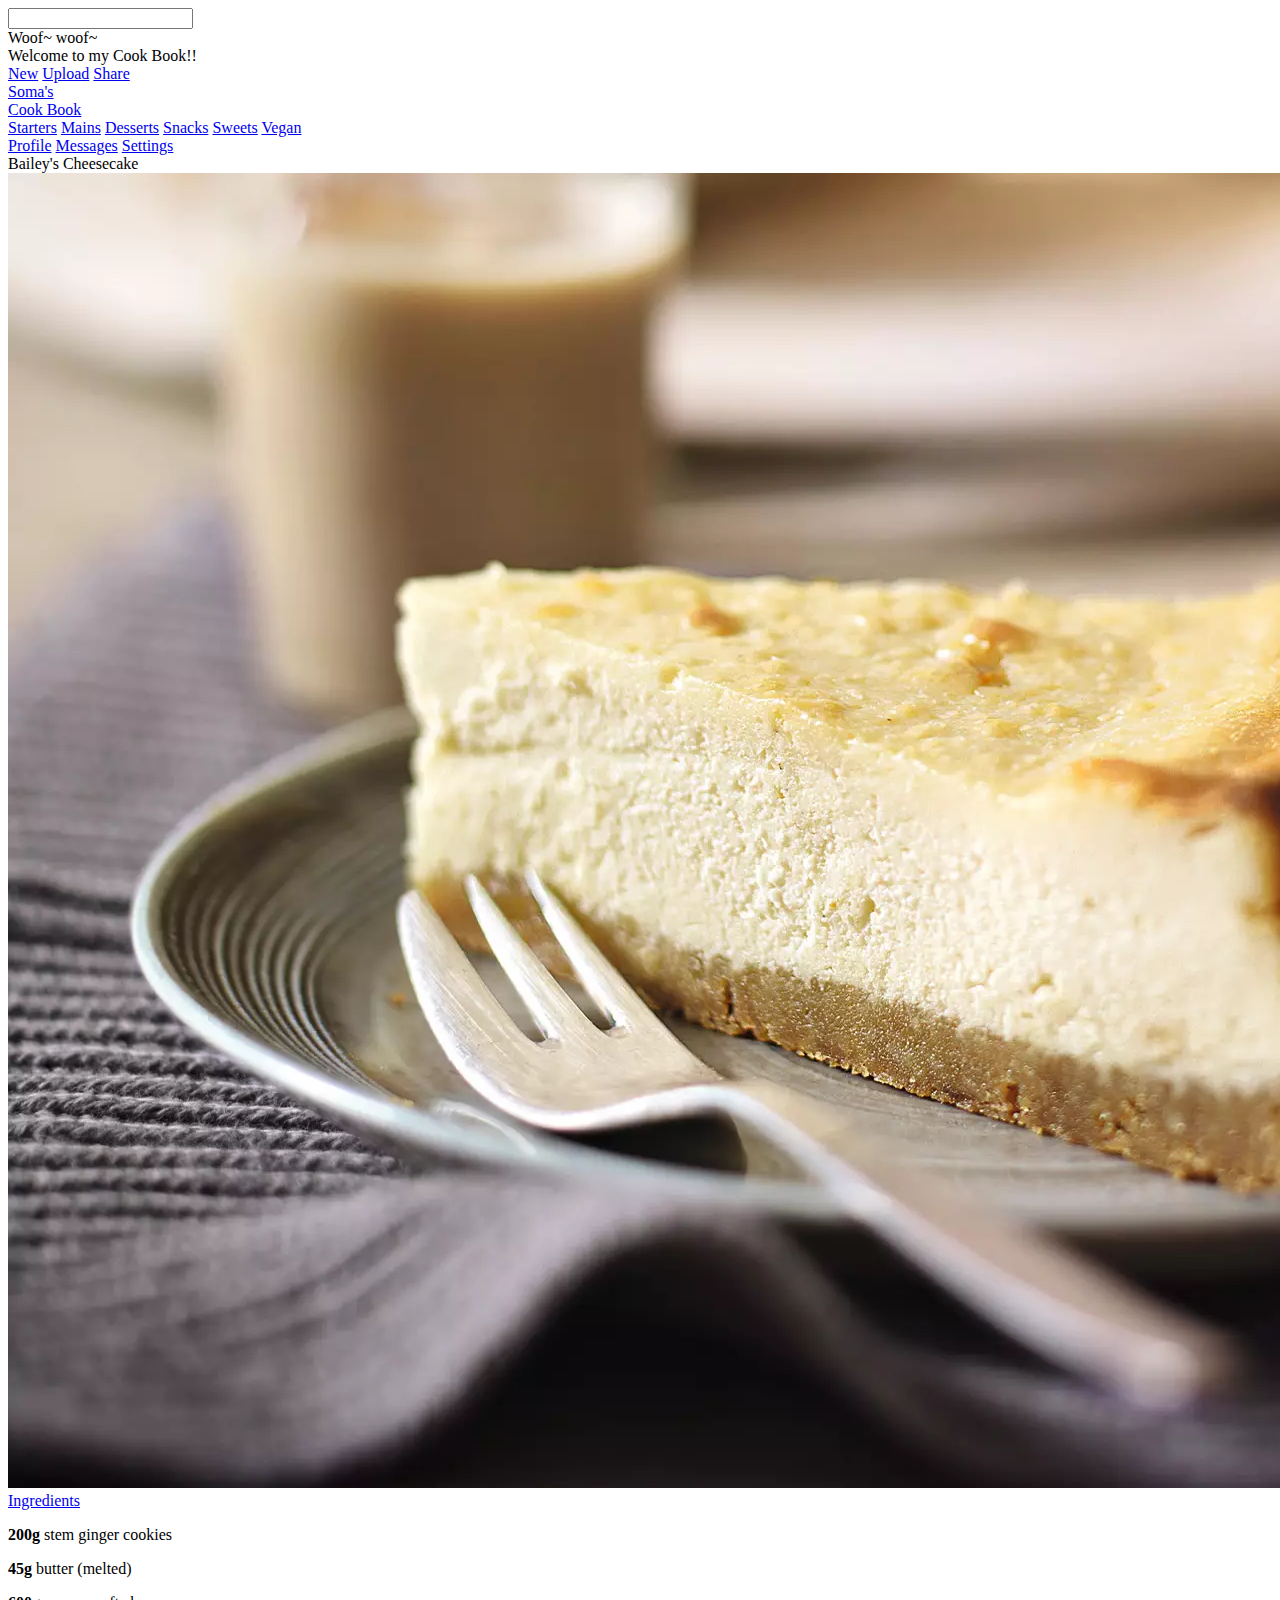
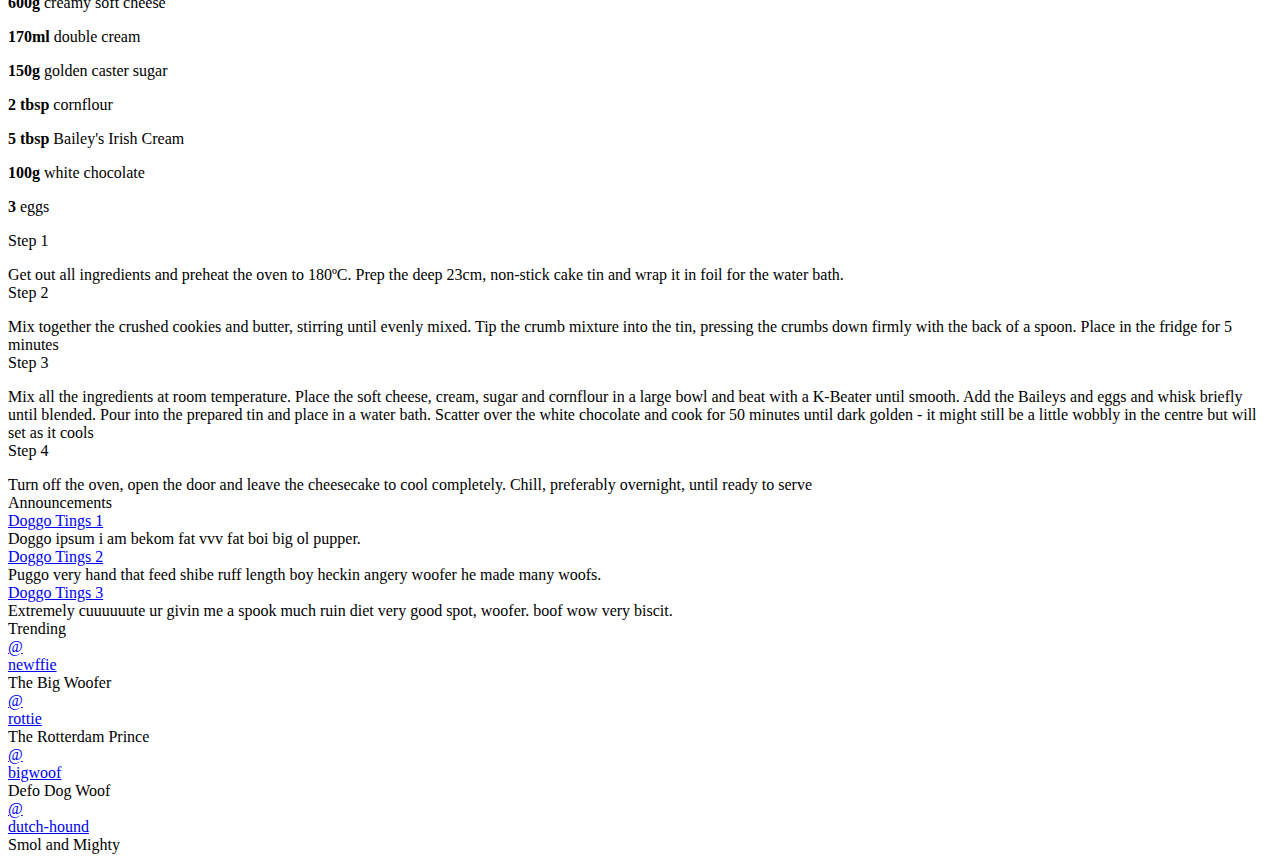
==== commit f534b0a1: "Removed unnecessary images & icons and linked recipes" ====
--- a/recipes/baileys-cheesecake.html
+++ b/recipes/baileys-cheesecake.html
@@ -13,19 +13,18 @@
 <body>
     <div class="header bold-font">
         <div class="header-top">
-            <a href="#" class="search-icon"></a>
-            <input type="text" id="search">
+            <div class="search-container">
+                <a href="#" class="search-icon"></a>
+                <input type="text" id="search">
+            </div>
             <div class="header-top-right">
-                <a href="#" class="notifications-icon"></a>
-                <div class="sml sml-user"></div>
-                <div class="username">El Dobe-ablo</div>
                 <div id="toggle-theme"></div>
             </div>
         </div>
         <div class="header-bottom">
             <div class="user"></div>
-            <div class="greeting">Hi there,</div>
-            <div class="greeting-username">El Dobe-ablo (@dobeablo)</div>
+            <div class="greeting">Woof~ woof~</div>
+            <div class="greeting-username">Welcome to my Cook Book!!</div>
             <div class="add-content">
                 <a href="#" class="new">New</a>
                 <a href="#" class="upload">Upload</a>
@@ -34,29 +33,29 @@
         </div>
     </div>
     <div class="sidebar bold-font">
-        <a href="#" class="dashboard-icon" id="dashboard-icon"></a>
-        <a href="#" class="dashboard" id="dashboard">Dashboard</a>
+        <a href="../index.html" class="dashboard-icon" id="dashboard-icon"></a>
+        <a href="../index.html" class="dashboard" id="dashboard">Soma's<div>Cook Book</div></a>
         <div class="sidebar-top">
-            <a href="../index.html" class="home-icon icon" id="home-icon"></a>
-            <a href="../index.html" class="home" id="home">Home</a>
+            <a href="#" class="home-icon icon" id="home-icon"></a>
+            <a href="#" class="home" id="home">Starters</a>
+            <a href="#" class="history-icon icon" id="history-icon"></a>
+            <a href="#" class="history" id="history">Mains</a>
+            <a href="#" class="tasks-icon icon" id="tasks-icon"></a>
+            <a href="#" class="tasks" id="tasks">Desserts</a>
+            <a href="#" class="communities-icon icon" id="communities-icon"></a>
+            <a href="#" class="communities" id="communities">Snacks</a>
+            <a href="#" class="support-icon icon" id="support-icon"></a>
+            <a href="#" class="support" id="support">Sweets</a>
+            <a href="#" class="privacy-icon icon" id="privacy-icon"></a>
+            <a href="#" class="privacy" id="privacy">Vegan</a>
+        </div>
+        <div class="sidebar-bottom">
             <a href="#" class="profile-icon icon" id="profile-icon"></a>
             <a href="#" class="profile" id="profile">Profile</a>
             <a href="#" class="messages-icon icon" id="messages-icon"></a>
             <a href="#" class="messages" id="messages">Messages</a>
-            <a href="#" class="history-icon icon" id="history-icon"></a>
-            <a href="#" class="history" id="history">History</a>
-            <a href="#" class="tasks-icon icon" id="tasks-icon"></a>
-            <a href="#" class="tasks" id="tasks">Tasks</a>
-            <a href="#" class="communities-icon icon" id="communities-icon"></a>
-            <a href="#" class="communities" id="communities">Communities</a>
-        </div>
-        <div class="sidebar-bottom">
             <a href="#" class="settings-icon icon" id="settings-icon"></a>
             <a href="#" class="settings" id="settings">Settings</a>
-            <a href="#" class="support-icon icon" id="support-icon"></a>
-            <a href="#" class="support" id="support">Support</a>
-            <a href="#" class="privacy-icon icon" id="privacy-icon"></a>
-            <a href="#" class="privacy" id="privacy">Privacy</a>
         </div>
     </div>
 
